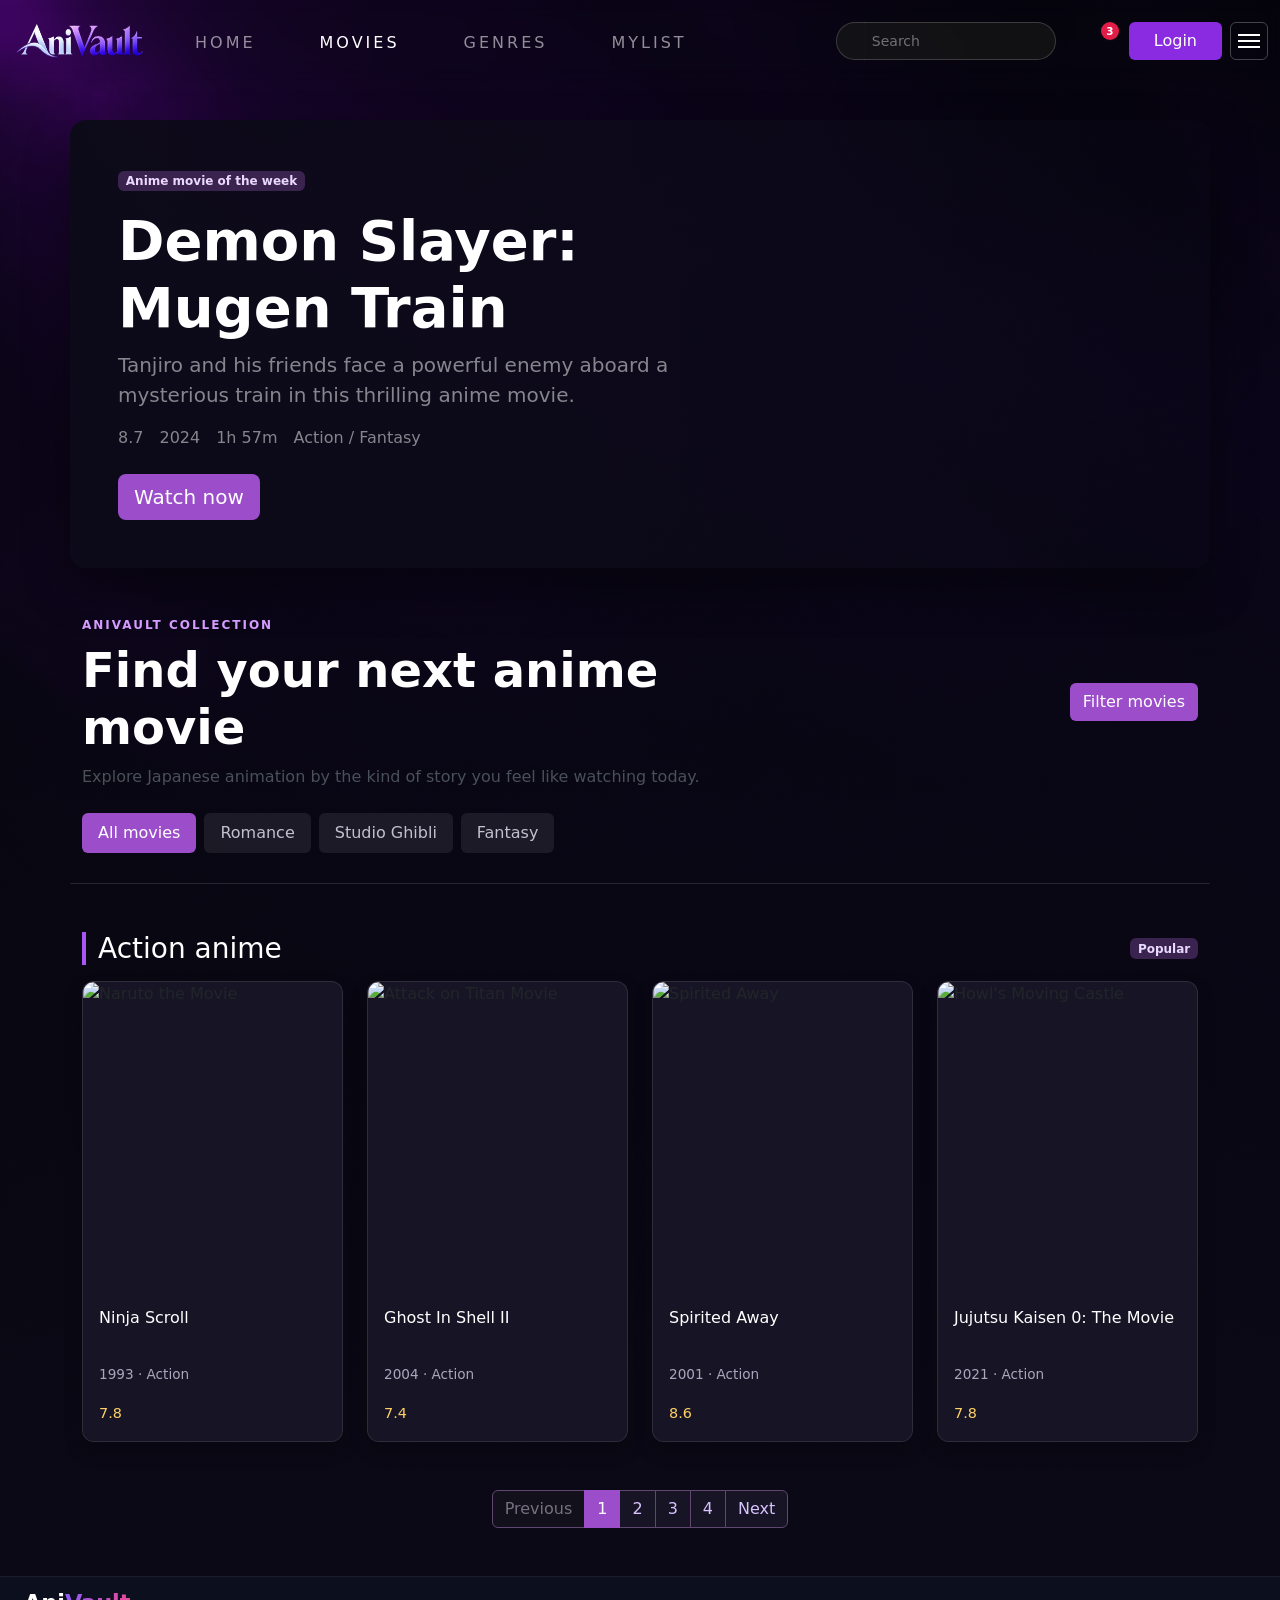
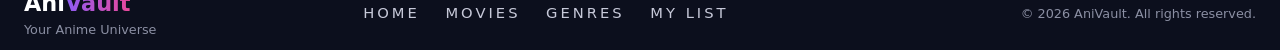
==== movies.html @ 486bc9aa "completed" ====
<!DOCTYPE html>
<html lang="en">

<head>
    <meta charset="UTF-8">
    <meta name="viewport" content="width=device-width, initial-scale=1.0">
    <link href="https://cdn.jsdelivr.net/npm/bootstrap@5.3.8/dist/css/bootstrap.min.css" rel="stylesheet">
    <script src="https://cdn.jsdelivr.net/npm/bootstrap@5.3.8/dist/js/bootstrap.bundle.min.js"></script>
    <script src="https://kit.fontawesome.com/216b3f5f79.js" crossorigin="anonymous"></script>
    <link rel="stylesheet" href="CSS/style.css">
    <title>Movies | AniVault</title>
</head>

<body>
    <header class="nav-bar">
        <nav class="navbar navbar-expand-sm navbar-dark fixed-top navbar-blur">
            <div class="container-fluid">
                <a class="navbar-brand" href=""><img src="Media/Nav logo.png" alt=""></a>
                <button class="navbar-toggler" type="button" data-bs-toggle="collapse" data-bs-target="#mynavbar">
                    <span class="navbar-toggler-icon"></span>
                </button>
                <div class="collapse navbar-collapse" id="mynavbar">
                    <ul class="navbar-nav me-auto gap-5 ms-4 mt-1">
                        <li class="nav-item">
                            <a class="nav-link" href="index.html">Home</a>
                        </li>
                        <li class="nav-item">
                            <a class="nav-link active" href="movies.html">Movies</a>
                        </li>
                        <li class="nav-item">
                            <a class="nav-link" href="genres.html">Genres</a>
                        </li>
                        <li class="nav-item">
                            <a class="nav-link" href="mylist.html">Mylist</a>
                        </li>
                    </ul>
                    <div class="input-group input-group-sm search-bar">
                        <span class="input-group-text search-icon">
                            <i class="fa-solid fa-magnifying-glass"></i>
                        </span>
                        <input class="form-control text-white" type="text" placeholder="Search">
                    </div>
                    <div class="notification-wrap">
                        <span class="notification-dot">3</span>
                        <i class="fa-regular fa-bell ms-4 me-4 ms-0 icon"></i>
                    </div>
                    <button class="btn text-white pe-4 ps-4" type="button" data-bs-toggle="modal" data-bs-target="#loginModal">Login</button>
                    <button class="menu-toggle" id="menuToggle" type="button" aria-label="Open account menu"
                        aria-expanded="false" aria-controls="accountMenu">
                        <span></span>
                        <span></span>
                        <span></span>
                    </button>
                </div>
            </div>
            <nav class="account-menu" id="accountMenu" aria-label="Account menu">
                <a href="profile.html"><i class="fa-regular fa-user"></i>Profile</a>
                <a href="continue.html"><i class="fa-solid fa-play"></i>Continue Watching</a>
                <a href="#settingsModal" data-bs-toggle="modal" aria-controls="settingsModal"><i
                        class="fa-solid fa-gear"></i>Settings</a>
                <a href="#"><i class="fa-solid fa-crown"></i>Subscription</a>
                <a href="#"><i class="fa-solid fa-right-from-bracket"></i>Logout</a>
            </nav>
        </nav>
    </header>

    <main class="movie-page container-fluid py-5">
        <section class="container featured-movie rounded-4 overflow-hidden mb-5">
            <div class="row align-items-center">
                <div class="col-lg-7 p-4 p-md-5">
                    <span class="badge movie-badge mb-3">Anime movie of the week</span>
                    <h1 class="display-4 fw-bold text-white">Demon Slayer: Mugen Train</h1>
                    <p class="lead text-white-50">Tanjiro and his friends face a powerful enemy aboard a mysterious
                        train in this thrilling anime movie.</p>
                    <div class="d-flex flex-wrap align-items-center gap-3 mb-4 text-white-50">
                        <span><i class="fa-solid fa-star text-warning"></i> 8.7</span>
                        <span>2024</span>
                        <span>1h 57m</span>
                        <span>Action / Fantasy</span>
                    </div>
                    <a href="anime.html" class="btn btn-lg movie-watch-button"><i class="fa-solid fa-play"></i> Watch
                        now</a>
                </div>
            </div>
        </section>

        <section class="container movie-heading">
            <div class="row align-items-center g-3">
                <div class="col-md-8">
                    <p class="eyebrow mb-2">AniVault collection</p>
                    <h1 class="display-5 fw-bold text-white mb-2">Find your next anime movie</h1>
                    <p class="text-light-emphasis mb-0">Explore Japanese animation by the kind of story you feel like
                        watching today.</p>
                </div>
                <div class="col-md-4 text-md-end">
                    <button class="btn movie-filter-button" type="button" data-bs-toggle="offcanvas"
                        data-bs-target="#movieFilters" aria-controls="movieFilters">
                        <i class="fa-solid fa-sliders"></i> Filter movies
                    </button>
                </div>
            </div>
            <ul class="nav nav-pills movie-pills mt-4 gap-2" aria-label="Movie categories">
                <li class="nav-item"><a class="nav-link active" href="#action-movies">All movies</a></li>
                <li class="nav-item"><a class="nav-link" href="#comedy-movies">Romance</a></li>
                <li class="nav-item"><a class="nav-link" href="#animation-movies">Studio Ghibli</a></li>
                <li class="nav-item"><a class="nav-link" href="#scifi-movies">Fantasy</a></li>
            </ul>
        </section>

        <div class="offcanvas offcanvas-end movie-offcanvas" tabindex="-1" id="movieFilters"
            aria-labelledby="movieFiltersLabel">
            <div class="offcanvas-header">
                <h5 class="offcanvas-title" id="movieFiltersLabel">Filter movies</h5>
                <button type="button" class="btn-close btn-close-white" data-bs-dismiss="offcanvas"
                    aria-label="Close"></button>
            </div>
            <div class="offcanvas-body">
                <h6 class="text-white">Genre</h6>
                <div class="form-check">
                    <input class="form-check-input" type="checkbox" id="actionFilter">
                    <label class="form-check-label" for="actionFilter">Action</label>
                </div>
                <div class="form-check">
                    <input class="form-check-input" type="checkbox" id="comedyFilter">
                    <label class="form-check-label" for="comedyFilter">Romance</label>
                </div>
                <div class="form-check">
                    <input class="form-check-input" type="checkbox" id="animationFilter">
                    <label class="form-check-label" for="animationFilter">Studio Ghibli</label>
                </div>
                <div class="form-check mb-4">
                    <input class="form-check-input" type="checkbox" id="scifiFilter">
                    <label class="form-check-label" for="scifiFilter">Fantasy</label>
                </div>

                <label class="form-label text-white" for="movieSort">Sort by</label>
                <select class="form-select mb-4" id="movieSort">
                    <option>Most popular</option>
                    <option>Highest rated</option>
                    <option>Newest first</option>
                </select>
                <button class="btn w-100 bt-color" type="button" data-bs-dismiss="offcanvas">Apply filters</button>
            </div>
        </div>

        <section class="container movie-category mt-5" id="action-movies" data-movie-page="1">
            <div class="d-flex justify-content-between align-items-center mb-3">
                <h2 class="h3 text-white mb-0">Action anime</h2>
                <span class="badge movie-badge">Popular</span>
            </div>
            <div class="row row-cols-2 row-cols-md-3 row-cols-lg-4 g-4">
                <div class="col">
                    <div class="card movie-card h-100"><img src="https://encrypted-tbn0.gstatic.com/images?q=tbn:ANd9GcRb3Sh25B8ofj4nIy_V8mRGK8wzmVunBKo0xDd-hCt6dhbc0fW_mTWDqaY&s=10"
                            class="card-img-top" alt="Naruto the Movie">
                        <div class="card-body">
                            <h5 class="card-title">Ninja Scroll</h5>
                            <p class="card-text">1993 &middot; Action</p><span class="movie-rating"><i
                                    class="fa-solid fa-star"></i> 7.8</span>
                        </div>
                    </div>
                </div>
                <div class="col">
                    <div class="card movie-card h-100"><img
                            src="https://encrypted-tbn0.gstatic.com/images?q=tbn:ANd9GcRrshx4j_rBwQEWjUpjpofs4qFJ08oZS7RGZQ-WMJ85XfBOxPxNRqKJ-oY&s=10"
                            class="card-img-top" alt="Attack on Titan Movie">
                        <div class="card-body">
                            <h5 class="card-title">Ghost In Shell II</h5>
                            <p class="card-text">2004 &middot; Action</p><span class="movie-rating"><i
                                    class="fa-solid fa-star"></i> 7.4</span>
                        </div>
                    </div>
                </div>
                <div class="col">
                    <div class="card movie-card h-100"><img
                            src="https://encrypted-tbn0.gstatic.com/images?q=tbn:ANd9GcT1ANSQFhztfeVY5IF5JTc1ASZiZp75geSTVOHozHus9PJ-6q-rH1A7mVM&s=10" class="card-img-top"
                            alt="Spirited Away">
                        <div class="card-body">
                            <h5 class="card-title">Spirited Away</h5>
                            <p class="card-text">2001 &middot; Action</p><span class="movie-rating"><i
                                    class="fa-solid fa-star"></i> 8.6</span>
                        </div>
                    </div>
                </div>
                <div class="col">
                    <div class="card movie-card h-100"><img
                            src="https://m.media-amazon.com/images/M/MV5BMzNhZTdmNDYtNTA0NC00MmNmLWIzYjUtNjg5NzNlYWQ0N2E5XkEyXkFqcGc@._V1_.jpg" class="card-img-top"
                            alt="Howl's Moving Castle">
                        <div class="card-body">
                            <h5 class="card-title">Jujutsu Kaisen 0: The Movie</h5>
                            <p class="card-text">2021 &middot; Action</p><span class="movie-rating"><i
                                    class="fa-solid fa-star"></i> 7.8</span>
                        </div>
                    </div>
                </div>
            </div>
        </section>

        <section class="container movie-category mt-5" id="comedy-movies" data-movie-page="2">
            <div class="d-flex justify-content-between align-items-center mb-3">
                <h2 class="h3 text-white mb-0">Romance anime</h2>
                <span class="badge movie-badge">Heartfelt</span>
            </div>
            <div class="row row-cols-2 row-cols-md-3 row-cols-lg-4 g-4">
                <div class="col">
                    <div class="card movie-card h-100"><img
                            src="https://wallpapercat.com/w/full/a/e/f/118113-1536x2732-mobile-hd-your-name-background-image.jpg" class="card-img-top"
                            alt="Your Name">
                        <div class="card-body">
                            <h5 class="card-title">Your Name</h5>
                            <p class="card-text">2016 &middot; Romance</p><span class="movie-rating"><i
                                    class="fa-solid fa-star"></i> 8.4</span>
                        </div>
                    </div>
                </div>
                <div class="col">
                    <div class="card movie-card h-100"><img
                            src="https://m.media-amazon.com/images/M/MV5BOTFiNzRiOWEtYTQwNy00NmRiLWE0ZWYtNTE0YjExZjFmZjkwXkEyXkFqcGc@._V1_FMjpg_UX1000_.jpg" class="card-img-top"
                            alt="A Silent Voice">
                        <div class="card-body">
                            <h5 class="card-title">A Silent Voice</h5>
                            <p class="card-text">2016 &middot; Romance</p><span class="movie-rating"><i
                                    class="fa-solid fa-star"></i> 8.1</span>
                        </div>
                    </div>
                </div>
                <div class="col">
                    <div class="card movie-card h-100"><img src="https://encrypted-tbn0.gstatic.com/images?q=tbn:ANd9GcTk5Wbnh3bj9glzLwL7qHeCim3pMQ1OJBC5mnMbWNvcCX18b1FH_RLw5vk&s=10"
                            class="card-img-top" alt="The Girl Who Leapt Through Time">
                        <div class="card-body">
                            <h5 class="card-title">The Girl Who Leapt Through Time</h5>
                            <p class="card-text">2006 &middot; Romance</p><span class="movie-rating"><i
                                    class="fa-solid fa-star"></i> 7.7</span>
                        </div>
                    </div>
                </div>
                <div class="col">
                    <div class="card movie-card h-100"><img
                            src="https://encrypted-tbn0.gstatic.com/images?q=tbn:ANd9GcQDOYPDZTdk6oRvdg3a50wdxzlFKwoMKOHk7IIXXZe6IPiWkNLaD2gXUSE&s=10" class="card-img-top"
                            alt="Weathering with You">
                        <div class="card-body">
                            <h5 class="card-title">Weathering with You</h5>
                            <p class="card-text">2019 &middot; Romance</p><span class="movie-rating"><i
                                    class="fa-solid fa-star"></i> 8.0</span>
                        </div>
                    </div>
                </div>
            </div>
        </section>

        <section class="container movie-category mt-5" id="animation-movies" data-movie-page="3">
            <div class="d-flex justify-content-between align-items-center mb-3">
                <h2 class="h3 text-white mb-0">Studio Ghibli</h2>
                <span class="badge movie-badge">Beautiful worlds</span>
            </div>
            <div class="row row-cols-2 row-cols-md-3 row-cols-lg-4 g-4">
                <div class="col">
                    <div class="card movie-card h-100"><img
                            src="https://encrypted-tbn0.gstatic.com/images?q=tbn:ANd9GcT1ANSQFhztfeVY5IF5JTc1ASZiZp75geSTVOHozHus9PJ-6q-rH1A7mVM&s=10" class="card-img-top"
                            alt="Spirited Away">
                        <div class="card-body">
                            <h5 class="card-title">Spirited Away</h5>
                            <p class="card-text">2001 &middot; Ghibli</p><span class="movie-rating"><i
                                    class="fa-solid fa-star"></i> 8.6</span>
                        </div>
                    </div>
                </div>
                <div class="col">
                    <div class="card movie-card h-100"><img
                            src="https://image.tmdb.org/t/p/w500/6pZgH10jhpToPcf0uvyTCPFhWpI.jpg" class="card-img-top"
                            alt="Howl's Moving Castle">
                        <div class="card-body">
                            <h5 class="card-title">Howl's Moving Castle</h5>
                            <p class="card-text">2004 &middot; Ghibli</p><span class="movie-rating"><i
                                    class="fa-solid fa-star"></i> 8.4</span>
                        </div>
                    </div>
                </div>
                <div class="col">
                    <div class="card movie-card h-100"><img src="https://encrypted-tbn0.gstatic.com/images?q=tbn:ANd9GcRyDwHVzwMr5QqUf503soNZSkCQi6aLTSnptcg1Bb_N13m3qmWV_BBA-1Hq&s=10"
                            class="card-img-top" alt="My Neighbor Totoro">
                        <div class="card-body">
                            <h5 class="card-title">My Neighbor Totoro</h5>
                            <p class="card-text">1988 &middot; Ghibli</p><span class="movie-rating"><i
                                    class="fa-solid fa-star"></i> 8.1</span>
                        </div>
                    </div>
                </div>
                <div class="col">
                    <div class="card movie-card h-100"><img
                            src="https://images8.alphacoders.com/139/thumb-1920-1395597.png" class="card-img-top"
                            alt="Princess Mononoke">
                        <div class="card-body">
                            <h5 class="card-title">Princess Mononoke</h5>
                            <p class="card-text">1997 &middot; Ghibli</p><span class="movie-rating"><i
                                    class="fa-solid fa-star"></i> 8.3</span>
                        </div>
                    </div>
                </div>
            </div>
        </section>

        <section class="container movie-category mt-5" id="scifi-movies" data-movie-page="4">
            <div class="d-flex justify-content-between align-items-center mb-3">
                <h2 class="h3 text-white mb-0">Fantasy anime</h2>
                <span class="badge movie-badge">Big adventures</span>
            </div>
            <div class="row row-cols-2 row-cols-md-3 row-cols-lg-4 g-4">
                <div class="col">
                    <div class="card movie-card h-100"><img
                            src="https://encrypted-tbn0.gstatic.com/images?q=tbn:ANd9GcRVIkG83N9lEV2IiB4iUH0nc87IU5xHm0joRJIVNTjRTacGT2yhyTikqtg&s=10" class="card-img-top"
                            alt="Castle in the Sky">
                        <div class="card-body">
                            <h5 class="card-title">Castle in the Sky</h5>
                            <p class="card-text">1986 &middot; Fantasy</p><span class="movie-rating"><i
                                    class="fa-solid fa-star"></i> 8.0</span>
                        </div>
                    </div>
                </div>
                <div class="col">
                    <div class="card movie-card h-100"><img
                            src="https://wallpapercat.com/w/full/1/1/6/35076-3390x1920-desktop-hd-nausicaa-of-the-valley-of-the-wind-background-photo.jpg" class="card-img-top"
                            alt="Nausicaa of the Valley of the Wind">
                        <div class="card-body">
                            <h5 class="card-title">Nausicaa of the Valley of the Wind</h5>
                            <p class="card-text">1984 &middot; Fantasy</p><span class="movie-rating"><i
                                    class="fa-solid fa-star"></i> 8.0</span>
                        </div>
                    </div>
                </div>
                <div class="col">
                    <div class="card movie-card h-100"><img src="https://m.media-amazon.com/images/M/MV5BMzNhZTdmNDYtNTA0NC00MmNmLWIzYjUtNjg5NzNlYWQ0N2E5XkEyXkFqcGc@._V1_.jpg"
                            class="card-img-top" alt="Jujutsu Kaisen 0">
                        <div class="card-body">
                            <h5 class="card-title">Jujutsu Kaisen 0</h5>
                            <p class="card-text">2021 &middot; Fantasy</p><span class="movie-rating"><i
                                    class="fa-solid fa-star"></i> 8.0</span>
                        </div>
                    </div>
                </div>
                <div class="col">
                    <div class="card movie-card h-100"><img
                            src="https://cdn.shopify.com/s/files/1/1096/6966/files/smallTBATH_Poster_12panel_1_54246969_1.png?v=1714164822" class="card-img-top"
                            alt="The Boy and the Heron">
                        <div class="card-body">
                            <h5 class="card-title">The Boy and the Heron</h5>
                            <p class="card-text">2023 &middot; Fantasy</p><span class="movie-rating"><i
                                    class="fa-solid fa-star"></i> 7.5</span>
                        </div>
                    </div>
                </div>
            </div>
        </section>

        <nav class="container d-flex justify-content-center my-5" aria-label="Movie pages">
            <ul class="pagination movie-pagination">
                <li class="page-item disabled"><a class="page-link" href="#" data-page-action="previous">Previous</a></li>
                <li class="page-item active"><a class="page-link" href="#" data-page="1" aria-current="page">1</a></li>
                <li class="page-item"><a class="page-link" href="#" data-page="2">2</a></li>
                <li class="page-item"><a class="page-link" href="#" data-page="3">3</a></li>
                <li class="page-item"><a class="page-link" href="#" data-page="4">4</a></li>
                <li class="page-item"><a class="page-link" href="#" data-page-action="next">Next</a></li>
            </ul>
        </nav>
    </main>

    <div class="modal fade settings-modal" id="settingsModal" tabindex="-1" aria-labelledby="settingsModalLabel"
        aria-hidden="true">
        <div class="modal-dialog modal-dialog-scrollable">
            <div class="modal-content">
                <div class="modal-header">
                    <div class="d-flex align-items-center"><span class="settings-icon"><i
                                class="fa-solid fa-sliders"></i></span>
                        <div>
                            <h2 class="modal-title fs-5 mb-1" id="settingsModalLabel">Quick settings</h2>
                            <p class="small mb-0 text-white-50">Make AniVault feel like yours</p>
                        </div>
                    </div><button type="button" class="btn-close btn-close-white" data-bs-dismiss="modal"
                        aria-label="Close settings"></button>
                </div>
                <div class="modal-body">
                    <div class="settings-row"><label class="form-label" for="settingsLanguage">Language</label><select
                            class="form-select" id="settingsLanguage">
                            <option>English</option>
                            <option>Hindi</option>
                            <option>Japanese</option>
                        </select></div>
                    <div class="settings-row d-flex justify-content-between align-items-center">
                        <div><strong>Autoplay next episode</strong>
                            <p class="small text-white-50 mb-0">Continue your anime automatically</p>
                        </div>
                        <div class="form-check form-switch"><input class="form-check-input" type="checkbox"
                                id="autoplaySetting" checked><label class="visually-hidden"
                                for="autoplaySetting">Autoplay next episode</label></div>
                    </div>
                    <div class="settings-row d-flex justify-content-between align-items-center">
                        <div><strong>New episode alerts</strong>
                            <p class="small text-white-50 mb-0">Get notified about fresh releases</p>
                        </div>
                        <div class="form-check form-switch"><input class="form-check-input" type="checkbox"
                                id="alertsSetting" checked><label class="visually-hidden" for="alertsSetting">New
                                episode alerts</label></div>
                    </div>
                </div>
                <div class="modal-footer border-secondary"><button type="button" class="btn btn-outline-light"
                        data-bs-dismiss="modal">Close</button><button type="button" class="btn btn-violet"
                        data-bs-dismiss="modal">Save settings</button></div>
            </div>
        </div>
    </div>

    <footer class="site-footer">
        <div class="container-fluid px-4">
            <div class="footer-row d-flex justify-content-between align-items-center"
                style="gap: clamp(6px, 2vw, 24px);">

                <!-- Brand -->
                <div class="brand-block">
                    <p class="brand-title"><span class="ani">Ani</span><span class="vault">Vault</span></p>
                    <p class="brand-tagline">Your Anime Universe</p>
                </div>

                <!-- Nav links -->
                <nav class="footer-nav d-flex">
                    <a href="index.html">Home</a>
                    <a href="movies.html">Movies</a>
                    <a href="genres.html">Genres</a>
                    <a href="mylist.html">My List</a>
                </nav>

                <!-- Socials + copyright -->
                <div class="footer-actions d-flex align-items-center">
                    <div class="footer-socials d-flex">
                        <a href="#"><i class="fa-brands fa-discord"></i></a>
                        <a href="#"><i class="fa-brands fa-square-instagram"></i></a>
                        <a href="#"><i class="fa-brands fa-twitter"></i></a>
                        <a href="#"><i class="fa-brands fa-youtube"></i></a>
                    </div>
                    <span class="footer-copy ms-4">&copy; 2026 AniVault. All rights reserved.</span>
                </div>

            </div>
        </div>
    </footer>
    <script src="JS/arrow.js"></script>
</body>

</html>
---- CSS/style.css ----
* {
    padding: 0;
    margin: 0;
    transition: 0.7s;
}

/* Index home */

.navbar {
    backdrop-filter: blur(10px);
}

body {
    background: url('../Media/background.png');
    background-size: cover;
}

.nav-bar a img {
    height: 55px;
    width: 135px;
}

.nav-bar nav ul {
    text-transform: uppercase;
    letter-spacing: 3px;
}

.nav-bar nav ul a:hover {
    color: rgb(184, 2, 184);
    font-weight: 500;
}

.form-control::placeholder {
    color: white !important;
    opacity: 0.4;
}

.nav-bar .icon {
    color: white;
    height: 25px;
    width: 25px;
}

.nav-bar .icon2 {
    color: white;
}

.notification-wrap {
    position: relative;
    display: inline-flex;
    align-items: center;
    justify-content: center;
}

.notification-dot {
    position: absolute;
    top: -6px;
    right: 10px;
    min-width: 18px;
    height: 18px;
    padding: 0 5px;
    border-radius: 999px;
    background: #e11d48;
    color: #fff;
    font-size: 0.65rem;
    font-weight: 700;
    line-height: 18px;
    text-align: center;
    box-shadow: 0 0 0 2px rgba(11, 9, 17, 0.9);
}

.nav-bar .search-bar {
    width: 220px;
    max-width: 100%;
}

.nav-bar .search-bar .form-control {
    background: rgba(24, 24, 24, 0.7);
    border: 1px solid rgba(255, 255, 255, 0.18);
    border-left: none;
    border-radius: 0 50px 50px 0;
    height: 38px;
    color: white;
    box-shadow: none;
}

.nav-bar .search-bar .form-control:focus {
    border-color: rgba(255, 255, 255, 0.4);
    box-shadow: 0 0 0 0.15rem rgba(255, 255, 255, 0.08);
}

.nav-bar .search-bar .search-icon {
    background: rgba(24, 24, 24, 0.7);
    border: 1px solid rgba(255, 255, 255, 0.18);
    border-right: none;
    border-radius: 50px 0 0 50px;
    color: rgba(255, 255, 255, 0.9);
    height: 38px;
    padding: 0 14px;
}

.nav-bar .search-bar .search-icon i {
    font-size: 0.9rem;
}

.nav-bar .search-bar .form-control::placeholder {
    color: rgba(255, 255, 255, 0.5);
}

.nav-bar .btn {
    background-color: blueviolet;
}

.menu-toggle {
    width: 38px;
    height: 38px;
    margin-left: 8px;
    padding: 8px 7px;
    border: 1px solid rgba(255, 255, 255, 0.25);
    border-radius: 6px;
    background: transparent;
    display: flex;
    flex-direction: column;
    justify-content: center;
    gap: 4px;
}

.menu-toggle span {
    display: block;
    height: 2px;
    width: 100%;
    background: white;
}

.menu-toggle:hover,
.menu-toggle:focus {
    background: blueviolet;
}

.account-menu {
    position: absolute;
    top: 100%;
    right: 12px;
    display: flex;
    gap: 4px;
    max-width: calc(100% - 24px);
    padding: 8px;
    background: rgba(18, 16, 29, 0.96);
    border: 1px solid rgba(255, 255, 255, 0.16);
    border-radius: 0 0 8px 8px;
    box-shadow: 0 12px 24px rgba(0, 0, 0, 0.35);
    transform: translateY(-12px);
    opacity: 0;
    visibility: hidden;
    pointer-events: none;
}

.account-menu.open {
    transform: translateY(0);
    opacity: 1;
    visibility: visible;
    pointer-events: auto;
}

.account-menu a {
    padding: 8px 10px;
    color: white;
    font-size: 0.85rem;
    text-decoration: none;
    white-space: nowrap;
}

.account-menu a i {
    width: 18px;
    margin-right: 6px;
    text-align: center;
}

.account-menu a:hover,
.account-menu a:focus {
    color: white;
    background: blueviolet;
    border-radius: 4px;
}

@media (max-width: 767px) {
    .navbar-brand img {
        height: 42px;
        width: 110px;
    }

    .navbar-collapse {
        padding-top: 10px;
    }

    .navbar-nav {
        gap: 0.5rem !important;
        margin-left: 0 !important;
    }

    .nav-bar .search-bar {
        width: 100%;
        margin-bottom: 10px;
    }

    .notification-wrap {
        margin-left: auto;
    }

    .nav-bar .btn {
        width: 100%;
        margin-top: 6px;
    }

    .menu-toggle {
        margin-left: 0;
        margin-top: 8px;
    }

    .account-menu {
        left: 12px;
        right: 12px;
        max-width: none;
        flex-wrap: wrap;
        justify-content: center;
    }

    .carousel-sec .carousel-item {
        height: 72vh;
        margin-top: 72px;
    }

    .carousel-content {
        max-width: 100%;
        padding: 0 1rem;
        bottom: 8%;
    }

    .carousel-content h1 {
        font-size: 2.4rem;
    }

    .carousel-content p {
        font-size: 0.94rem;
    }

    .carousel-content .d-flex {
        flex-direction: column;
        align-items: flex-start;
    }

    .carousel-content .btn {
        width: auto;
        margin-bottom: 8px;
    }

    .home-cards>.container {
        width: 100%;
    }

    .home-cards h4 {
        font-size: 1.1rem;
    }

    .scroll-card {
        width: 72vw;
    }
}

/* Carousel */

.carousel-sec .carousel-item {
    margin-top: 77px;
    height: 90vh;
    background-size: cover;
    background-position: center;
}

.carousel-sec .carousel-item::after {
    content: "";
    position: absolute;
    inset: 0;
    background: linear-gradient(180deg, rgba(8, 7, 13, 0.35) 0%, rgba(8, 7, 13, 0.75) 65%, #000 100%),
        linear-gradient(90deg, rgba(8, 7, 13, 0.9) 0%, rgba(8, 7, 13, 0.2) 55%);
}

.carousel-sec .carousel-indicators [data-bs-target] {
    height: 8px;
    width: 8px;
    border-radius: 50%;
    background-color: rgb(59, 4, 111);
}

.carousel-content {
    position: absolute;
    bottom: 8%;
    left: 0;
    z-index: 2;
    max-width: 600px;
    padding: 0 1.5rem;
}

.carousel-content h1 {
    font-size: 60px;
    font-weight: 500;
    color: white;
    text-shadow: 0 4px 24px rgba(0, 0, 0, 0.6);
}

.carousel-content p {
    color: rgb(104, 102, 102);
}

.carousel-content a {
    background-color: blueviolet;
    color: white;
}

.carousel-content .btn {
    background-color: blueviolet;
    color: white;
}

.carousel-content a,
.btn:hover {
    background-color: blueviolet;
}

/* Scrolling-cards */

.home-cards {
    padding-bottom: 2rem;
}

.home-cards>.container {
    position: relative;
    width: 95%;
    max-width: 1400px;
}

.home-cards h4 {
    display: flex;
    align-items: center;
    gap: 8px;
    font-size: 1.35rem;
    font-weight: 600;
}

.home-cards h4::before {
    content: "";
    width: 4px;
    height: 24px;
    border-radius: 4px;
    background: #a855f7;
}

.home-cards .btn-outline-secondary {
    color: #d8c2ff;
    border-color: rgba(168, 85, 247, 0.55);
    border-radius: 50%;
    width: 34px;
    height: 34px;
    padding: 0;
    font-size: 1.1rem;
}

.home-cards .btn-outline-secondary:hover {
    color: white;
    background: #8b3dce;
    border-color: #8b3dce;
}

.scroll-container {
    scroll-snap-type: x mandatory;
    scroll-behavior: smooth;
    scrollbar-width: thin;
    scrollbar-color: #9b5de5 rgba(255, 255, 255, 0.12);
    -ms-overflow-style: none;
    padding-bottom: 14px !important;
}

.scroll-card {
    scroll-snap-align: start;
    width: clamp(195px, 80vw, 245px);
    border: 2px solid transparent;
    overflow: hidden;
    border-radius: 10px;
    background: #171525;
    box-shadow: 0 8px 20px rgba(0, 0, 0, 0.25);
    animation: cardAppear .6s ease both;
    transition: transform .35s ease, box-shadow .35s ease, border-color .35s ease;
    cursor: pointer;
}

.scroll-card:hover {
    transform: translateY(-10px) scale(1.02);
    border-color: #a855f7;
    box-shadow: 0 14px 28px rgba(0, 0, 0, 0.55);
}

.scroll-card .img-container {
    position: relative;
    overflow: hidden;
    background: #252238;
}

.scroll-card img {
    width: 100%;
    height: 300px;
    object-fit: cover;
    display: block;
    transition: transform .5s ease;
}

.scroll-card:hover img {
    transform: scale(1.08);
}

@keyframes cardAppear {
    from {
        opacity: 0;
        transform: translateY(18px);
    }

    to {
        opacity: 1;
        transform: translateY(0);
    }
}

.scroll-container::-webkit-scrollbar {
    height: 8px;
}

.scroll-container::-webkit-scrollbar-track {
    border-radius: 10px;
    background: rgba(255, 255, 255, 0.12);
}

.scroll-container::-webkit-scrollbar-thumb {
    border: 2px solid transparent;
    border-radius: 10px;
    background: #9b5de5;
    background-clip: padding-box;
}

.scroll-container::-webkit-scrollbar-thumb:hover {
    background: #c084fc;
    background-clip: padding-box;
}

.scroll-card .img-container span {
    position: absolute;
    font-family: sans-serif;
    font-size: 13px;
    font-weight: bold;
    top: 0%;
    left: 0%;
    margin: 10px;
    padding: 5px 8px;
    border-radius: 20px;
    background: rgba(0, 0, 0, 0.65);
    color: white !important;
}

.scroll-card .img-container .icon {
    color: white;
    background: rgba(0, 0, 0, 0.65);
    position: absolute;
    height: 24px;
    width: 24px;
    border-radius: 50%;
    font-weight: bold;
    top: 0%;
    right: 0%;
    margin: 9px;
    padding: 5px;
    cursor: pointer;
}

.scroll-card .img-container .icon:hover {
    background: #a855f7;
}

.scroll-card .card-body {
    min-height: 82px;
    padding: 12px 14px;
    background: #171525 !important;
}

.scroll-card .card-title {
    margin-bottom: 6px;
    overflow: hidden;
    font-size: 1rem;
    font-weight: 600;
    text-overflow: ellipsis;
    white-space: nowrap;
}

.scroll-card .card-text {
    margin: 0;
    color: #aaa6bd;
    font-size: 0.78rem;
}

@media (max-width: 576px) {
    .navbar-brand img {
        height: 38px;
        width: 98px;
    }

    .scroll-card {
        width: 80vw;
    }

    .scroll-card img {
        height: 240px;
    }

    .carousel-content h1 {
        font-size: 2rem;
    }

    .mylist-page {
        padding-top: 110px;
    }
}

/* My list */

.mylist-page {
    min-height: 100vh;
    padding-top: 125px;
    padding-bottom: 35px;
    background: linear-gradient(180deg, rgba(8, 7, 13, .65), rgba(8, 7, 13, .92));
}

.mylist-tabs .nav-link {
    color: #c4bfd0;
    background: rgba(255, 255, 255, .08);
}

.mylist-tabs .nav-link:hover,
.mylist-tabs .nav-link.active {
    color: white;
    background: #9b4dca;
}

.mylist-tabs .badge {
    color: white;
    background: rgba(0, 0, 0, .25);
}

.mylist-browse-button,
.watch-button {
    color: white;
    background: #9b4dca;
}

.mylist-browse-button:hover,
.watch-button:hover {
    color: white;
    background: #7935a5;
}

.mylist-card {
    overflow: hidden;
    border: 1px solid rgba(255, 255, 255, .1);
    border-radius: 10px;
    background: #171525;
    box-shadow: 0 8px 18px rgba(0, 0, 0, .22);
}

.mylist-card:hover {
    border-color: #a855f7;
    transform: translateY(-6px);
}

.mylist-card img {
    height: 270px;
    object-fit: cover;
}

.mylist-card .card-body {
    color: white;
    background: #171525;
}

.mylist-card .card-title {
    min-height: 48px;
    margin-bottom: 6px;
    font-size: 1rem;
}

.mylist-card .card-text {
    color: #aaa6bd;
    font-size: .85rem;
}

.remove-button {
    height: 30px;
    color: #c4bfd0;
    border: 1px solid rgba(255, 255, 255, .15);
}

.remove-button:hover {
    color: white;
    background: #dc3545;
    border-color: #dc3545;
}

.mylist-page+.site-footer {
    margin-top: 0;
}

@media (max-width: 576px) {
    .mylist-page {
        padding-top: 110px;
    }

    .mylist-card img {
        height: 220px;
    }
}

/* profile */

body {
    min-height: 100vh;
    background-color: #0b0911;
    color: #f8f9fa;
}

.profile-page {
    padding-top: 108px;
    padding-bottom: 60px;
    background: linear-gradient(180deg, rgba(11, 9, 17, 0.66), #0b0911 28%);
}

.profile-cover {
    min-height: 250px;
    background: linear-gradient(90deg, rgba(12, 9, 21, 0.96), rgba(12, 9, 21, 0.35)),
        url('https://wallpapercave.com/wp/wp1956060.png') center/cover;
    border: 1px solid rgba(255, 255, 255, 0.12);
    border-radius: 18px 18px 0 0;
}

.profile-avatar {
    width: 96px;
    height: 96px;
    object-fit: cover;
    object-position: center 20%;
    border: 5px solid #0b0911;
    box-shadow: 0 8px 22px rgba(0, 0, 0, 0.45);
}

.profile-header {
    min-height: 82px;
}

.profile-avatar {
    margin-top: 10px;
    margin-left: 10px;
}

.profile-identity {
    padding-bottom: 14px;
}

.profile-identity h1 {
    margin-top: 8px;
    line-height: 1.15;
}

.profile-panel,
.stat-card,
.content-card {
    background: rgba(25, 21, 37, 0.92);
    border: 1px solid rgba(255, 255, 255, 0.1);
    box-shadow: 0 14px 32px rgba(0, 0, 0, 0.2);
}

.profile-panel {
    border-radius: 0 0 18px 18px;
}

.stat-card,
.content-card {
    border-radius: 12px;
}

.stat-card h3 {
    color: #d9b8ff;
}

.profile-page .nav-pills .nav-link {
    color: #b7adca;
    border-radius: 8px;
}

.profile-page .nav-pills .nav-link.active,
.profile-page .nav-pills .nav-link:hover {
    background-color: #8b35d6;
    color: #fff;
}

.profile-page .form-control,
.profile-page .form-select {
    background-color: #100d18;
    border-color: rgba(255, 255, 255, 0.16);
    color: #fff;
}

.profile-page .form-control:focus,
.profile-page .form-select:focus {
    border-color: #a855f7;
    box-shadow: 0 0 0 0.2rem rgba(168, 85, 247, 0.2);
}

.profile-page .form-label,
.muted-copy {
    color: #a9a1b6;
}

.anime-thumb {
    width: 58px;
    height: 78px;
    object-fit: cover;
    border-radius: 6px;
}

.progress {
    height: 7px;
    background-color: #332b41;
}

.progress-bar {
    background-color: #a855f7;
}

.btn-violet {
    background-color: #8b35d6;
    color: #fff;
    border: 0;
}

.btn-violet:hover {
    background-color: #a855f7;
    color: #fff;
}

.modal-content {
    background-color: #191525;
    color: #fff;
    border: 1px solid rgba(255, 255, 255, 0.15);
}

.settings-modal .modal-dialog {
    margin: 0 auto;
    transform: translateY(-100%);
    transition: transform 0.45s ease-out;
}

.settings-modal.show .modal-dialog {
    transform: translateY(0);
}

.settings-modal .modal-content {
    overflow: hidden;
    border: 1px solid rgba(213, 156, 255, 0.35);
    border-radius: 0 0 18px 18px;
    box-shadow: 0 22px 55px rgba(0, 0, 0, 0.5);
}

.settings-modal .modal-header {
    padding: 1.5rem;
    background: linear-gradient(135deg, #8b35d6, #40246b);
    border: 0;
}

.settings-modal .settings-icon {
    display: grid;
    width: 42px;
    height: 42px;
    margin-right: 12px;
    place-items: center;
    color: #2b173d;
    background: #f4d8ff;
    border-radius: 12px;
}

.settings-modal .modal-body {
    padding: 1.5rem;
}

.settings-modal .settings-row {
    padding: 1rem 0;
    border-bottom: 1px solid rgba(255, 255, 255, 0.1);
}

.settings-modal .settings-row:last-child {
    border-bottom: 0;
}

.settings-modal .form-select,
.movie-offcanvas .form-select,
.season-select {
    background-color: #100d18;
    border-color: rgba(213, 156, 255, 0.35);
    color: #fff;
}

.settings-modal .form-select:focus,
.movie-offcanvas .form-select:focus,
.season-select:focus {
    border-color: #a855f7;
    box-shadow: 0 0 0 0.2rem rgba(168, 85, 247, 0.2);
}

.settings-modal .form-select option,
.movie-offcanvas .form-select option,
.season-select option {
    background-color: #191525;
    color: #fff;
}

.settings-modal .form-check-input:checked {
    background-color: #a855f7;
    border-color: #a855f7;
}

.settings-modal .modal-footer {
    padding: 1rem 1.5rem 1.5rem;
}

.auth-modal .modal-dialog {
    max-width: 460px;
}

.auth-modal .modal-content {
    overflow: hidden;
    border: 1px solid rgba(213, 156, 255, 0.35);
    border-radius: 16px;
    box-shadow: 0 22px 55px rgba(0, 0, 0, 0.5);
}

.auth-modal .modal-header {
    padding: 1.5rem;
    background: linear-gradient(135deg, #8b35d6, #40246b);
    border: 0;
}

.auth-modal .modal-body {
    padding: 1.5rem;
}

.auth-modal .form-control,
.auth-modal .input-group-text {
    background-color: #100d18;
    border-color: rgba(255, 255, 255, 0.16);
    color: #fff;
}

.auth-modal .input-group-text {
    color: #cda7ff;
}

.auth-modal .form-control:focus {
    border-color: #a855f7;
    box-shadow: 0 0 0 0.2rem rgba(168, 85, 247, 0.2);
}

.auth-modal .form-check-input:checked {
    background-color: #a855f7;
    border-color: #a855f7;
}

.auth-modal .auth-link {
    color: #d9b8ff;
    text-decoration: none;
}

.auth-modal .auth-link:hover {
    color: #fff;
    text-decoration: underline;
}

@media (max-width: 575px) {
    .profile-page {
        padding-top: 92px;
    }

    .profile-cover {
        min-height: 220px;
    }

    .profile-header {
        align-items: center !important;
        text-align: center;
    }

    .profile-avatar-column {
        width: 100%;
        margin-top: -48px;
    }

    .profile-identity {
        padding-bottom: 0;
    }

    .profile-identity .d-flex {
        justify-content: center;
    }

    .profile-header .col-md-auto {
        width: 100%;
    }

    .profile-header .btn {
        width: 100%;
    }
}

/* Footer */

.site-footer {
    margin-top: 0;
    background: #0c0f1d;
    border-top: 1px solid rgba(255, 255, 255, 0.06);
    padding: 10px 0;
}

.brand-title {
    font-weight: 700;
    font-size: clamp(0.85rem, 2vw, 1.4rem);
    margin: 0;
    white-space: nowrap;
}

.brand-title .ani {
    color: #ffffff;
}

.brand-title .vault {
    background: linear-gradient(90deg, #8b5cf6, #ec4899);
    -webkit-background-clip: text;
    background-clip: text;
    color: transparent;
}

.brand-tagline {
    color: #8b8fa3;
    font-size: clamp(0.55rem, 1vw, 0.8rem);
    margin: 0;
    white-space: nowrap;
}

.footer-nav a {
    color: #c7c9d9;
    text-decoration: none;
    text-transform: uppercase;
    letter-spacing: 3px;
    font-size: clamp(0.6rem, 1.3vw, 0.92rem);
    margin: 0 clamp(4px, 1vw, 14px);
    white-space: nowrap;
    transition: color .15s ease;
}

.footer-nav a:hover {
    color: blueviolet;
    font-weight: 700;
}

.footer-socials a {
    color: #c7c9d9;
    font-size: clamp(0.75rem, 1.4vw, 1.1rem);
    margin-left: clamp(6px, 1.2vw, 16px);
    transition: color .15s ease;
}

.footer-socials a:hover {
    color: #ffffff;
}

.footer-copy {
    color: #8b8fa3;
    font-size: clamp(0.5rem, 1vw, 0.82rem);
    white-space: nowrap;
}

/* Keep everything on one visible line, shrinking to fit instead of scrolling */
.footer-row {
    flex-wrap: nowrap !important;
    overflow: hidden;
}

.brand-block,
.footer-nav,
.footer-actions {
    min-width: 0;
}

@media (max-width: 575px) {
    .site-footer {
        padding: 14px 0;
    }

    .brand-title {
        font-size: 1.1rem;
    }

    .brand-tagline {
        font-size: 0.62rem;
    }

    .footer-nav {
        gap: 6px 10px;
    }

    .footer-nav a {
        letter-spacing: 1px;
    }

    .footer-actions {
        flex-direction: column;
        align-items: flex-start;
    }

    .footer-socials {
        gap: 10px;
    }
}

/* Anime details */

.anime-details {
    min-height: calc(100vh - 80px);
    padding: 130px 7% 60px;
    color: white;
}

.anime-hero {
    margin: 0 auto 70px;
}

.anime-poster {
    width: 280px;
    flex: 0 0 280px;
    overflow: hidden;
    border: 4px solid rgba(255, 255, 255, 0.14);
    border-radius: 12px;
    box-shadow: 0 18px 35px rgba(0, 0, 0, 0.4);
}

.anime-poster img {
    display: block;
    width: 100%;
    height: 390px;
    object-fit: cover;
}

.eyebrow {
    margin-bottom: 8px;
    color: #d59cff;
    font-size: 0.75rem;
    font-weight: 700;
    letter-spacing: 2px;
    text-transform: uppercase;
}

.anime-info h1 {
    margin-bottom: 14px;
}

.anime-meta {
    color: #d4cde0;
}

.rating {
    color: #ffd166;
}

.anime-description {
    max-width: 610px;
    color: #c4bfd0;
    line-height: 1.7;
}

.watch-btn {
    color: white;
    background: #9b4dca;
}

.list-btn {
    border: 1px solid #9b4dca;
    color: white;
}

.watch-btn:hover,
.list-btn:hover {
    color: white;
    background: #7935a5;
}

.anime-studio {
    color: #9d96aa;
    font-size: 0.9rem;
}

.episodes-section {
    margin: 0 auto;
}

.season-select {
    border: 1px solid #5f4770;
    color: white;
    background: #241a32;
}

.episode-list {
    gap: 10px;
}

.episode {
    display: flex;
    align-items: center;
    gap: 18px;
    padding: 14px 18px;
    border: 1px solid rgba(255, 255, 255, 0.08);
    color: white !important;
    background-color: rgba(26, 20, 39, 0.85) !important;
    text-decoration: none;
}

.episode:hover,
.episode.active {
    border-color: #9b4dca;
    background-color: #5b2a86 !important;
}

.episode-number {
    color: #c78be8;
    font-weight: 700;
}

.episode strong,
.episode small {
    display: block;
}

.episode small {
    margin-top: 4px;
    color: #a59caf;
}

.episode i {
    margin-left: auto;
    color: #d59cff;
}

@media (max-width: 700px) {
    .anime-details {
        padding: 110px 20px 40px;
    }

    .anime-hero {
        margin-bottom: 50px;
    }

    .anime-poster {
        width: 190px;
        margin: 0 auto 30px;
    }

    .anime-poster img {
        height: 265px;
    }

}

/* Movies */

.offcanvas-body .bt-color{
    background: blueviolet;
    color: white;
}

.movie-page {
    min-height: 100vh;
    padding-top: 120px !important;
    padding-bottom: 1rem !important;
    color: white;
    background: linear-gradient(180deg, rgba(12, 10, 24, 0.35), rgba(12, 10, 24, 0.9));
}

.movie-page>nav[aria-label="Movie pages"] {
    margin-bottom: 1rem !important;
}

.movie-page+.site-footer {
    margin-top: 0;
}

.featured-movie {
    min-height: 430px;
    background: linear-gradient(90deg, rgba(12, 10, 24, 0.98) 0%, rgba(12, 10, 24, 0.82) 42%, rgba(12, 10, 24, 0.15) 100%),
        url('https://blogger.googleusercontent.com/img/b/R29vZ2xl/AVvXsEhWxvbxtzcTeESlsoBjmZD5yS79hI8m_mroUxM22XqSGRZL1woSgSYvgNkFIT2FfxOMAuuv3vyQ1u7DDTxlUFVuX7n-NRMaJwTiUgz4p_WlYfReV6TmLml08EaYXyy-6riKqK3zpK2qpJ8A/w1600/Tanjiro+Kamado+from+Kimetsu+no+Yaiba+Anime+4k+Ultra+HD+Wallpaper.jpg') center/cover;
    box-shadow: 0 20px 45px rgba(0, 0, 0, 0.4);
}

.movie-watch-button {
    color: white;
    background: #9b4dca;
    border: none;
}

.movie-watch-button:hover,
.movie-watch-button:focus {
    color: white;
    background: #7935a5;
}

.movie-heading {
    padding-bottom: 30px;
    border-bottom: 1px solid rgba(255, 255, 255, 0.12);
}

.movie-pills .nav-link {
    color: #c4bfd0;
    background: rgba(255, 255, 255, 0.08);
}

.movie-pills .nav-link:hover,
.movie-pills .nav-link.active {
    color: white;
    background: #9b4dca;
}

.movie-filter-button {
    color: white;
    background: #9b4dca;
}

.movie-filter-button:hover,
.movie-filter-button:focus {
    color: white;
    background: #7935a5;
}

.movie-offcanvas {
    color: #c4bfd0;
    background: #171525;
}

.movie-offcanvas .form-check-input:checked {
    background-color: #9b4dca;
    border-color: #9b4dca;
}

.movie-category h2 {
    border-left: 4px solid #a855f7;
    padding-left: 12px;
}

.movie-badge {
    color: #ead9ff;
    background: #3b2350;
}

.movie-card {
    overflow: hidden;
    border: 1px solid rgba(255, 255, 255, 0.1);
    border-radius: 12px;
    background: #171525;
    box-shadow: 0 8px 18px rgba(0, 0, 0, 0.22);
}

.movie-card:hover {
    border-color: #a855f7;
    transform: translateY(-8px);
    box-shadow: 0 18px 28px rgba(0, 0, 0, 0.45);
}

.movie-card img {
    height: 310px;
    object-fit: cover;
    transition: transform 0.4s ease;
}

.movie-card:hover img {
    transform: scale(1.06);
}

.movie-card .card-body {
    color: white;
    background: #171525;
}

.movie-card .card-title {
    min-height: 48px;
    font-size: 1rem;
}

.movie-card .card-text {
    color: #aaa6bd;
    font-size: 0.85rem;
}

.movie-rating {
    color: #ffd166;
    font-size: 0.9rem;
}

.movie-page .page-link {
    color: #d8c2ff;
    background: #171525;
    border-color: #5f4770;
}

.movie-page .page-item.active .page-link {
    color: white;
    background: #9b4dca;
    border-color: #9b4dca;
}

.movie-page .page-item.disabled .page-link {
    color: #777080;
    background: #11101b;
}

@media (max-width: 576px) {
    .featured-movie {
        min-height: 390px;
        background: linear-gradient(90deg, rgba(12, 10, 24, 0.95), rgba(12, 10, 24, 0.6)),
            url('https://blogger.googleusercontent.com/img/b/R29vZ2xl/AVvXsEhWxvbxtzcTeESlsoBjmZD5yS79hI8m_mroUxM22XQqSGRZL1woSgSYvgNkFIT2FfxOMAuuv3vyQ1u7DDTxlUFVuX7n-NRMaJwTiUgz4p_WlYfReV6TmLml08EaYXyy-6riKqK3zpK2qpJ8A/w1600/Tanjiro+Kamado+from+Kimetsu+no+Yaiba+Anime+4k+Ultra+HD+Wallpaper.jpg') center/cover;
    }

    .movie-card img {
        height: 240px;
    }

    .movie-card .card-title {
        min-height: 72px;
    }
}

/* genres */

.genres-page {
    min-height: 100vh;
    padding-top: 110px;
    padding-bottom: 20px;
    background: linear-gradient(180deg, rgba(8, 7, 13, .65), rgba(8, 7, 13, .92));
}

.genres-page+.site-footer {
    margin-top: 0;
}

.genre-card {
    background: rgba(22, 20, 34, .92);
    border: 1px solid rgba(255, 255, 255, .12);
    transition: transform .25s ease, border-color .25s ease;
}

.genre-card:hover {
    transform: translateY(-5px);
    border-color: rgba(168, 85, 247, .8);
}

.genre-icon {
    width: 48px;
    height: 48px;
    display: grid;
    place-items: center;
    border-radius: 10px;
    font-size: 1.25rem;
}

.genre-card .btn-outline-light:hover,
.genre-filter .btn-check:checked+.btn {
    background-color: blueviolet;
    border-color: blueviolet;
}

.genre-accordion .accordion-item,
.genre-accordion .accordion-button,
.genre-accordion .accordion-body {
    background-color: rgba(22, 20, 34, .92);
    color: white;
    border-color: rgba(255, 255, 255, .12);
}

.genre-accordion .accordion-button:not(.collapsed) {
    color: white;
    background-color: rgba(111, 44, 168, .65);
    box-shadow: none;
}

.genre-accordion .accordion-button::after {
    filter: invert(1);
}

/* Subscription */

.subscription-page {
    min-height: 100vh;
    padding: 130px 0 60px;
    background: linear-gradient(180deg, rgba(8, 7, 13, .72), rgba(8, 7, 13, .97)),
        url('Media/background.png') center / cover fixed;
}

.subscription-heading {
    max-width: 650px;
}

.subscription-heading h1 {
    font-size: clamp(2.2rem, 5vw, 4rem);
    font-weight: 700;
}

.billing-switch {
    background: rgba(255, 255, 255, .08);
    border: 1px solid rgba(255, 255, 255, .15);
    border-radius: 50px;
    padding: 5px;
}

.billing-switch .btn {
    border: 0;
    border-radius: 50px;
    color: #ddd;
}

.billing-switch .btn.active,
.plan-card .btn-primary {
    background-color: blueviolet;
    color: white;
}

.plan-card {
    height: 100%;
    background: rgba(20, 18, 33, .94);
    border: 1px solid rgba(255, 255, 255, .15);
    border-radius: 10px;
    box-shadow: 0 12px 30px rgba(0, 0, 0, .25);
}

.plan-card.featured {
    border: 2px solid blueviolet;
    transform: translateY(-10px);
}

.plan-card .price {
    font-size: 2.4rem;
    font-weight: 700;
}

.plan-card .price small {
    font-size: .9rem;
    font-weight: 400;
    color: #aaa;
}

.plan-card li {
    margin-bottom: 13px;
    color: #d2d0d8;
}

.plan-card li i {
    color: #b873ff;
    margin-right: 8px;
}

.benefit-box {
    background: rgba(255, 255, 255, .07);
    border: 1px solid rgba(255, 255, 255, .1);
    border-radius: 8px;
}

@media (max-width: 767px) {
    .subscription-page {
        padding-top: 105px;
    }

    .plan-card.featured {
        transform: none;
    }
}

/* Player */

.player-heading {
    border-left: 4px solid #b873ff;
    padding-left: 14px;
}

.player-heading h1 {
    font-size: clamp(1.35rem, 3vw, 2.2rem);
}

.video-shell {
    width: min(100%, 1050px);
    margin: 0 auto;
    padding: 6px;
    background: linear-gradient(135deg, #a855f7, #2dd4bf, #26203a);
    box-shadow: 0 20px 45px rgba(0, 0, 0, .5);
}

.video-shell video {
    background: #050507;
}

.player-info,
.episode-choice {
    background: rgba(26, 20, 39, .88) !important;
    border-color: rgba(255, 255, 255, .14) !important;
}

.episode-choice {
    transition: transform .2s ease, border-color .2s ease, background .2s ease;
}

.episode-choice:hover,
.episode-choice.active {
    transform: translateY(-4px);
    border-color: #b873ff !important;
    background: #4b2670 !important;
}

.episode-choice strong {
    color: #d59cff;
    font-size: 1.1rem;
    margin-right: 10px;
}

@media (max-width: 575px) {
    .player-page {
        padding-left: 12px;
        padding-right: 12px;
    }
}

/* Continue watching */

.continue-page {
    min-height: 100vh;
    padding: 126px 0 56px;
    background: linear-gradient(180deg, rgba(8, 7, 13, .52), rgba(8, 7, 13, .96)), url('../Media/background.png') center / cover fixed;
}

.continue-intro {
    padding-bottom: 34px;
}

.continue-summary,
.continue-discover {
    padding: 18px 20px;
    border: 1px solid rgba(255, 255, 255, .12);
    border-radius: 10px;
    background: rgba(22, 20, 34, .78);
}

.summary-icon {
    display: grid;
    width: 42px;
    height: 42px;
    place-items: center;
    border-radius: 9px;
    color: #fff;
    background: #8e48c2;
}

.continue-list {
    margin-bottom: 44px;
}

.continue-browse-link {
    color: #d59cff;
    font-size: .9rem;
    text-decoration: none;
}

.continue-browse-link:hover {
    color: #fff;
}

.continue-card {
    overflow: hidden;
    border: 1px solid rgba(255, 255, 255, .12);
    border-radius: 10px;
    background: rgba(23, 21, 37, .94);
    box-shadow: 0 12px 28px rgba(0, 0, 0, .25);
    transition: transform .25s ease, border-color .25s ease, box-shadow .25s ease;
}

.continue-card:hover {
    transform: translateY(-5px);
    border-color: rgba(168, 85, 247, .8);
    box-shadow: 0 18px 32px rgba(0, 0, 0, .42);
}

.continue-poster {
    position: relative;
    height: 215px;
    overflow: hidden;
    box-shadow: 0 12px 26px rgba(0, 0, 0, .42);
}

.continue-poster::after {
    content: '';
    position: absolute;
    inset: 0;
    background: linear-gradient(180deg, rgba(8, 7, 13, .18) 0%, rgba(8, 7, 13, .2) 35%, rgba(8, 7, 13, .84) 100%), linear-gradient(90deg, rgba(8, 7, 13, .5) 0%, rgba(8, 7, 13, .08) 58%, rgba(8, 7, 13, .35) 100%);
}

.continue-poster img {
    width: 100%;
    height: 100%;
    object-fit: cover;
    transition: transform .4s ease;
}

.continue-card:hover .continue-poster img {
    transform: scale(1.05);
}

.episode-badge,
.play-badge {
    position: absolute;
    z-index: 1;
}

.episode-badge {
    top: 14px;
    left: 14px;
    padding: 5px 9px;
    border-radius: 4px;
    color: #fff;
    background: #8e48c2;
    font-size: .7rem;
    font-weight: 700;
    letter-spacing: 1px;
}

.play-badge {
    right: 16px;
    bottom: 14px;
    display: grid;
    width: 38px;
    height: 38px;
    place-items: center;
    border: 1px solid rgba(255, 255, 255, .35);
    border-radius: 50%;
    color: #fff;
    background: rgba(10, 8, 18, .72);
}

.continue-card-body {
    padding: 18px;
}

.continue-card h3 {
    margin: 0;
    color: #fff;
    font-size: 1.25rem;
}

.continue-card .progress {
    height: 5px;
    background: rgba(255, 255, 255, .12);
}

.continue-card .progress-bar {
    background: linear-gradient(90deg, #8e48c2, #e05bb8);
}

.continue-watch-btn,
.btn-violet {
    color: #fff;
    background: #8e48c2;
    border-color: #8e48c2;
}

.continue-watch-btn:hover,
.btn-violet:hover {
    color: #fff;
    background: #7135a1;
    border-color: #7135a1;
}

.continue-discover {
    margin-bottom: 8px;
}

.continue-page + .site-footer {
    margin-top: 0;
}

@media (max-width: 767px) {
    .continue-page {
        padding-top: 106px;
    }

    .continue-summary {
        padding: 14px 16px;
    }

    .continue-poster {
        height: 190px;
    }
}
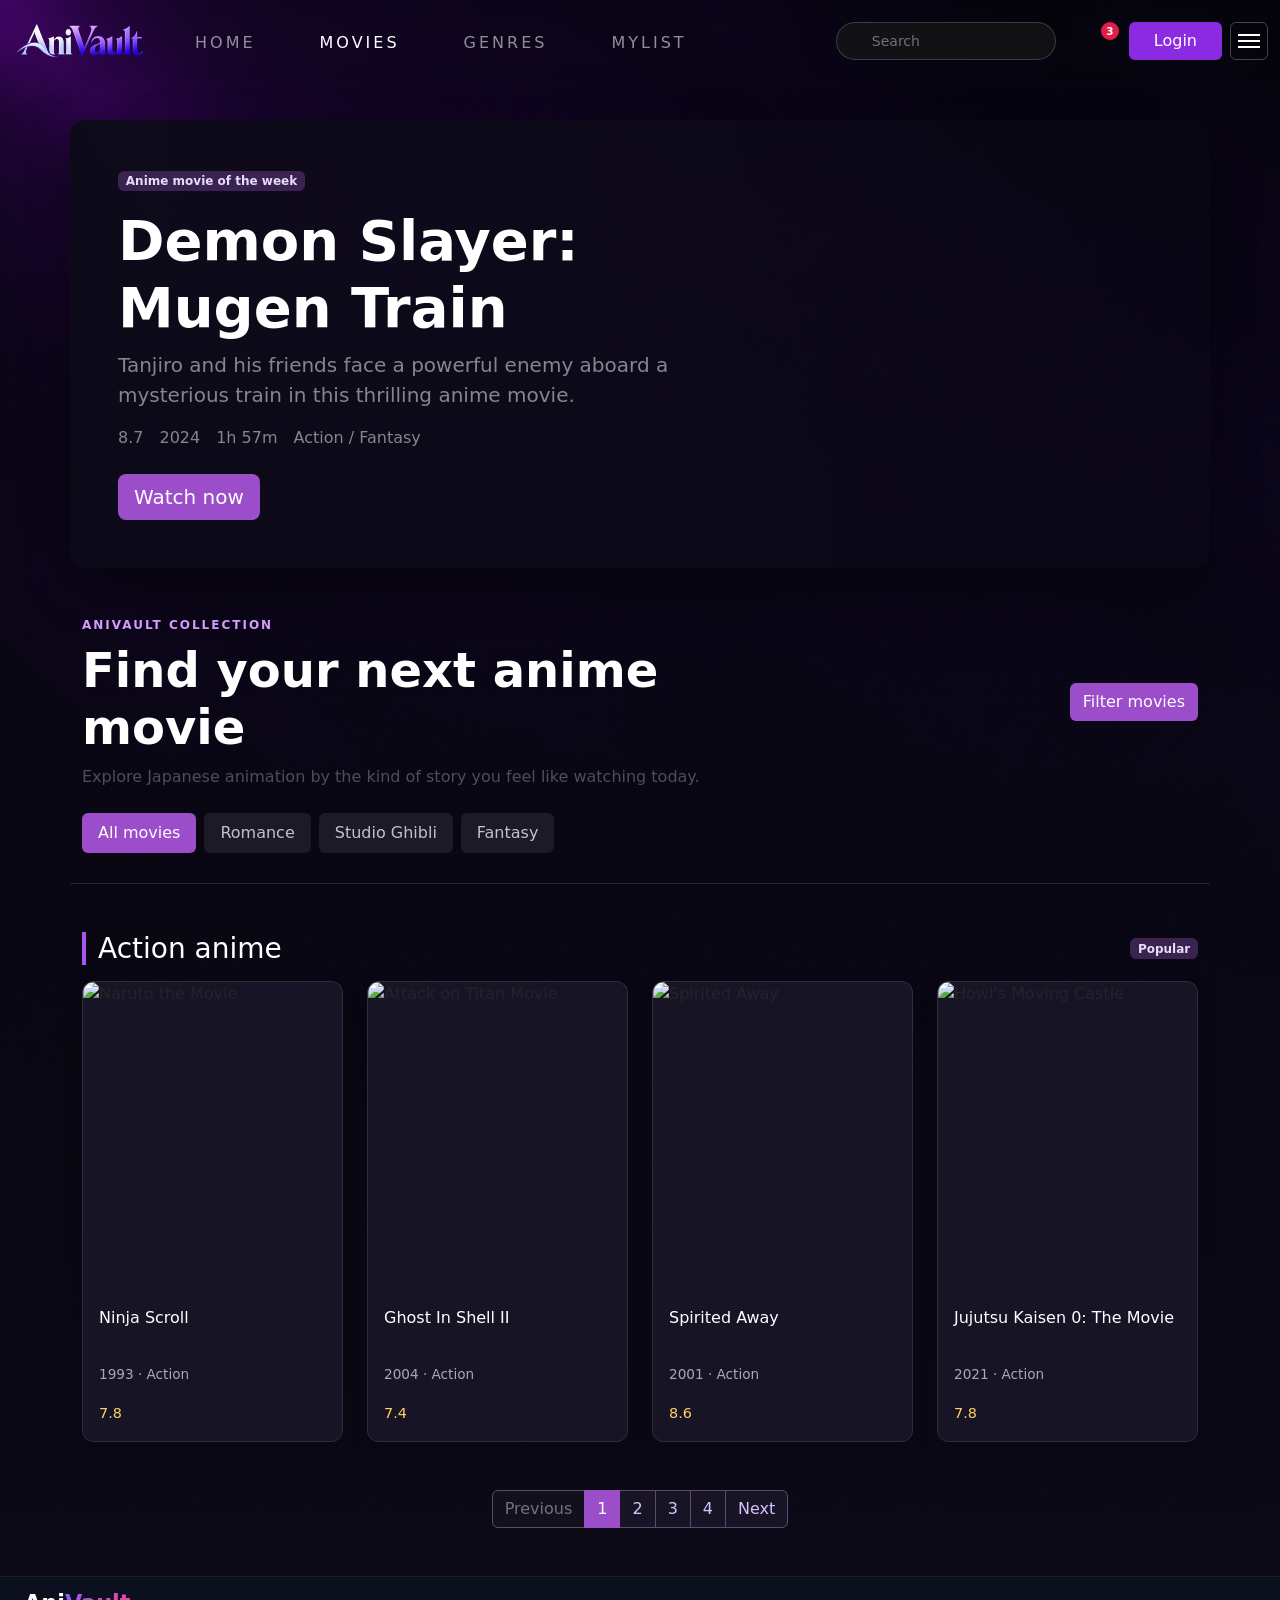
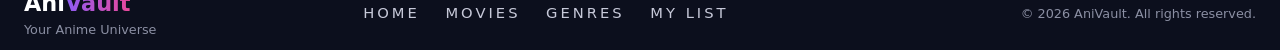
==== commit a6a55d5c: "completed" ====
--- a/movies.html
+++ b/movies.html
@@ -139,7 +139,7 @@
                     <option>Highest rated</option>
                     <option>Newest first</option>
                 </select>
-                <button class="btn w-100 bt-color" type="button" data-bs-dismiss="offcanvas">Apply filters</button>
+                <button class="btn w-100 bt-color                                                                                           " type="button" data-bs-dismiss="offcanvas">Apply filters</button>
             </div>
         </div>
 
